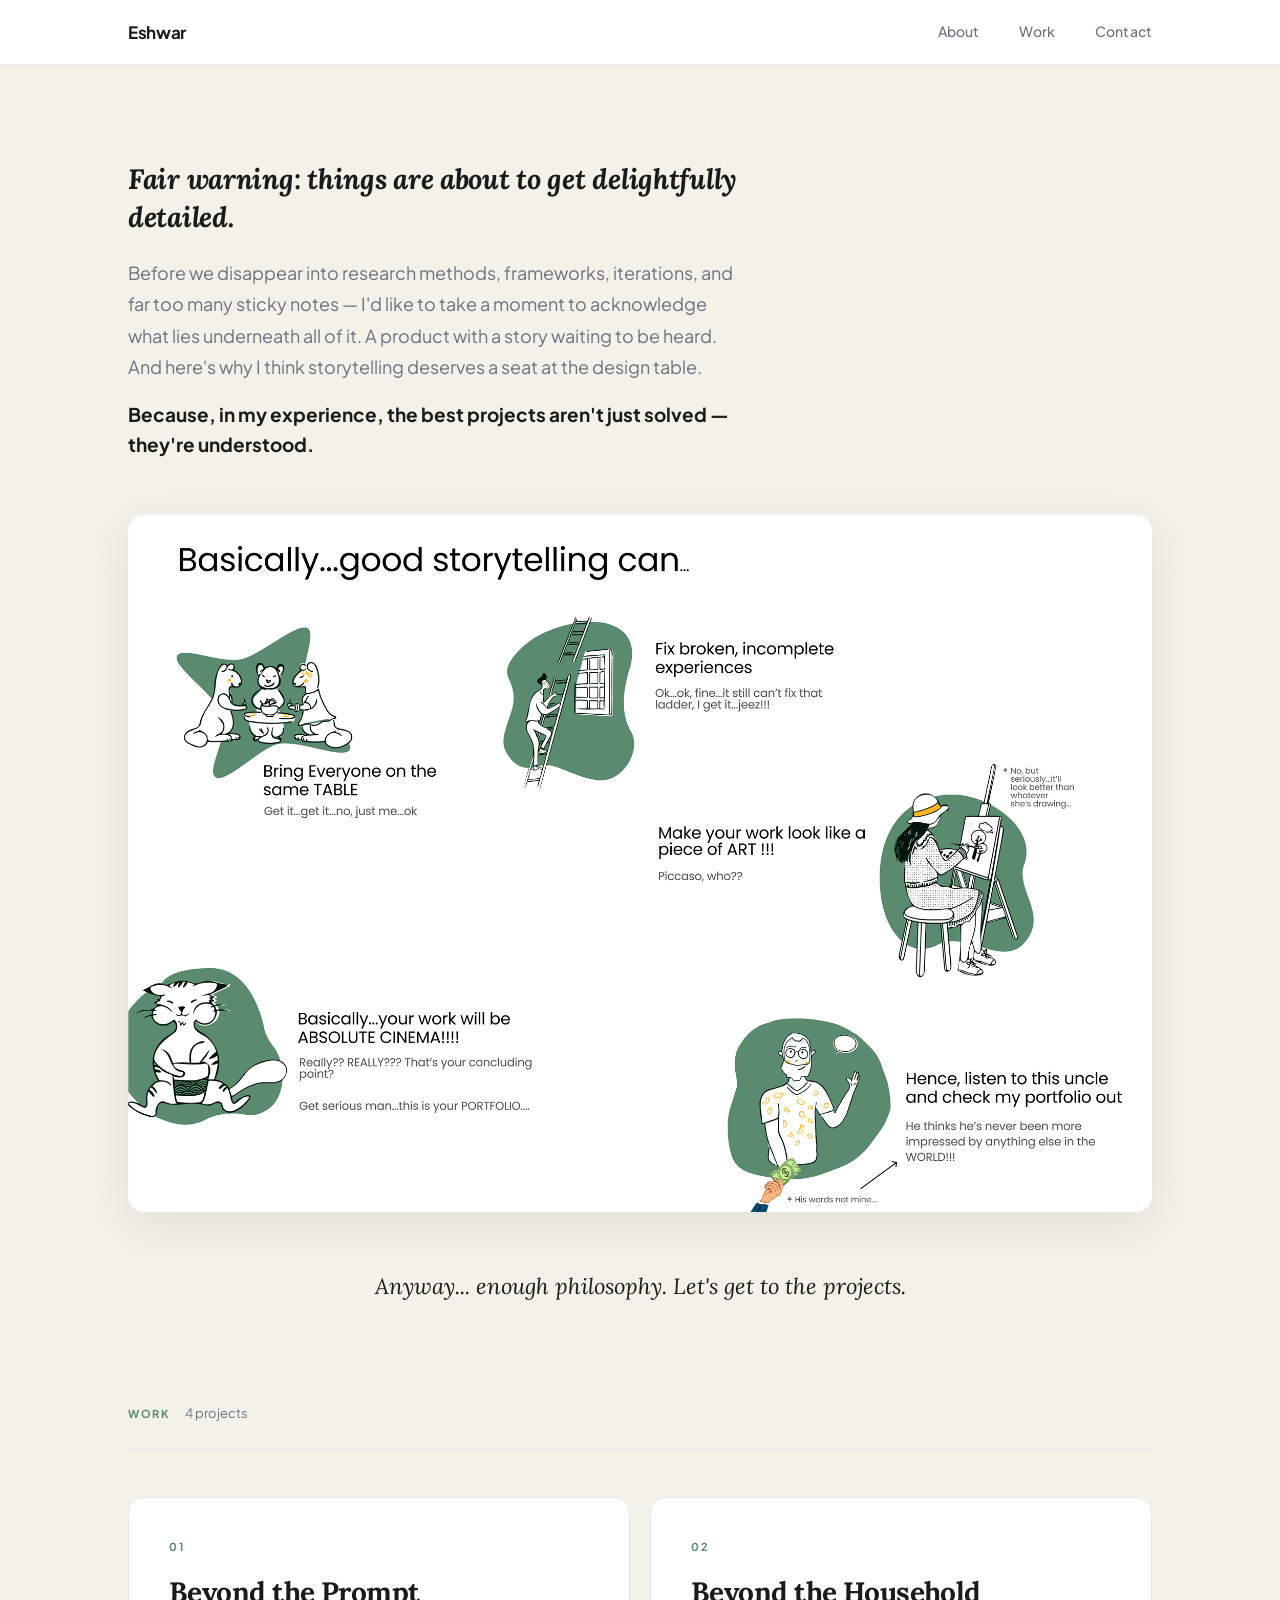
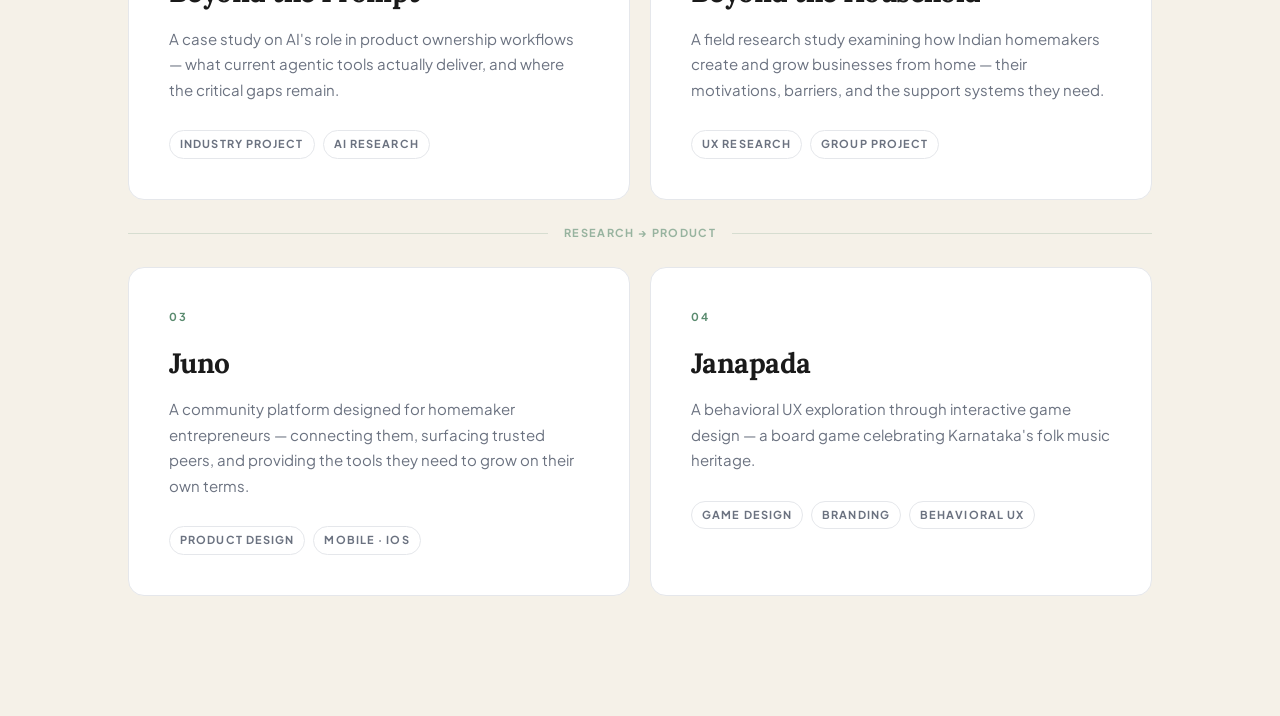
==== index.html @ 7888615c "Create Juno portfolio baseline" ====
<!DOCTYPE html>
<html lang="en">
<head>
<meta charset="UTF-8">
<meta name="viewport" content="width=device-width, initial-scale=1.0">
<title>Eshwar — Product Designer</title>
<meta name="description" content="Eshwar is a product designer working at the intersection of research, information architecture, and interaction design.">
<meta property="og:title" content="Eshwar — Product Designer">
<meta property="og:description" content="Portfolio of Eshwar — product design across research, information architecture, and interaction design.">
<meta property="og:type" content="website">
<meta name="twitter:card" content="summary_large_image">
<link rel="icon" href="data:image/svg+xml,<svg xmlns='http://www.w3.org/2000/svg' viewBox='0 0 32 32'><rect width='32' height='32' rx='8' fill='%235A8B6F'/><text x='16' y='22' text-anchor='middle' font-size='18' font-family='sans-serif' fill='white' font-weight='700'>E</text></svg>">
<link rel="preconnect" href="https://fonts.googleapis.com">
<link rel="preconnect" href="https://fonts.gstatic.com" crossorigin>
<link href="https://fonts.googleapis.com/css2?family=Lora:ital,wght@0,400;0,700;1,400&family=Plus+Jakarta+Sans:ital,wght@0,300;0,400;0,500;0,600;0,700;0,800;1,400;1,500&display=swap" rel="stylesheet">
<style>

/* ─── RESET ─────────────────────────────────────────── */
*, *::before, *::after { box-sizing: border-box; margin: 0; padding: 0; }
html { scroll-behavior: smooth; }

/* ─── TOKENS ────────────────────────────────────────── */
:root {
  --cream:       #F5F1E8;
  --white:       #FFFFFF;
  --green:       #5A8B6F;
  --green-light: #EBF1EE;
  --green-mid:   #9CB9A9;
  --green-dark:  #1B2E22;
  --dark:        #1A1A1A;
  --mid:         #6B7280;
  --border:      #E5E7EB;
}

/* ─── BASE ──────────────────────────────────────────── */
body {
  font-family: 'Plus Jakarta Sans', -apple-system, BlinkMacSystemFont, 'Segoe UI', sans-serif;
  background: var(--cream);
  color: var(--dark);
  font-size: 17px;
  line-height: 1.7;
  -webkit-font-smoothing: antialiased;
}

/* ─── LAYOUT ────────────────────────────────────────── */
.container {
  max-width: 1120px;
  margin: 0 auto;
  padding: 0 48px;
}

/* ─── GLOBAL NAVIGATION ─────────────────────────────── */
.gnav {
  position: sticky;
  top: 0;
  z-index: 200;
  background: var(--white);
  border-bottom: 1px solid var(--border);
}
.gnav-inner {
  display: flex;
  align-items: center;
  justify-content: space-between;
  height: 64px;
}
.gnav-logo {
  font-size: 17px;
  font-weight: 700;
  color: var(--dark);
  text-decoration: none;
  letter-spacing: -0.02em;
}
.gnav-links {
  display: flex;
  align-items: center;
  gap: 40px;
}
.gnav-link {
  font-size: 14px;
  font-weight: 500;
  color: var(--mid);
  text-decoration: none;
  letter-spacing: 0.01em;
  transition: color 0.15s;
}
.gnav-link:hover { color: var(--dark); }
.gnav-hamburger {
  display: none;
  background: none;
  border: none;
  cursor: pointer;
  flex-direction: column;
  gap: 5px;
  padding: 0;
  min-width: 44px;
  min-height: 44px;
  align-items: center;
  justify-content: center;
}
.gnav-hamburger span {
  display: block;
  width: 22px;
  height: 2px;
  background: var(--dark);
  border-radius: 2px;
}

/* ─── STORY TRANSITION (now the page hero) ───────────── */
.story-transition {
  padding: 96px 0 48px;
  background: var(--cream);
}
.story-text { max-width: 620px; }
.story-lede {
  font-family: 'Lora', serif;
  font-style: italic;
  font-size: clamp(22px, 2.4vw, 28px);
  font-weight: 700;
  color: var(--dark);
  letter-spacing: -0.01em;
  line-height: 1.35;
  margin-bottom: 20px;
}
.story-body {
  font-size: clamp(16px, 1.6vw, 18px);
  line-height: 1.75;
  color: var(--mid);
  margin-bottom: 16px;
}
.story-emphasis {
  font-size: clamp(17px, 1.7vw, 19px);
  font-weight: 700;
  line-height: 1.6;
  color: var(--dark);
}
.story-illustration { margin: 56px 0; }
.story-illustration img {
  width: 100%;
  height: auto;
  display: block;
  border-radius: 16px;
  box-shadow: 0 12px 48px rgba(0,0,0,0.08);
}
.story-close {
  font-family: 'Lora', serif;
  font-style: italic;
  font-size: clamp(19px, 2vw, 22px);
  color: var(--dark);
  text-align: center;
}

/* ─── PROJECTS SECTION ───────────────────────────────── */
.projects-section {
  padding: 48px 0 120px;
  background: var(--cream);
}
.projects-header {
  display: flex;
  align-items: baseline;
  gap: 16px;
  margin-bottom: 48px;
  padding-bottom: 24px;
  border-bottom: 1px solid var(--border);
}
.projects-label {
  font-size: 11px;
  font-weight: 700;
  letter-spacing: 0.14em;
  text-transform: uppercase;
  color: var(--green);
}
.projects-count { font-size: 13px; color: var(--mid); }

/* ─── PROJECT GRID ───────────────────────────────────── */
.projects-grid {
  display: grid;
  grid-template-columns: 1fr 1fr;
  gap: 20px;
}

/* ─── PROJECT CARD ───────────────────────────────────── */
.project-card {
  display: block;
  background: var(--white);
  border: 1px solid var(--border);
  border-radius: 16px;
  padding: 40px;
  text-decoration: none;
  color: inherit;
  transition: box-shadow 0.2s, transform 0.2s, border-color 0.2s;
}
a.project-card:hover {
  box-shadow: 0 8px 40px rgba(0,0,0,0.09);
  transform: translateY(-3px);
  border-color: var(--green-mid);
}
.project-card.coming-soon {
  opacity: 0.5;
  cursor: default;
}
.card-num {
  font-size: 11px;
  font-weight: 700;
  letter-spacing: 0.14em;
  text-transform: uppercase;
  color: var(--green);
  margin-bottom: 20px;
}
.card-name {
  font-family: 'Lora', serif;
  font-size: clamp(22px, 2.4vw, 28px);
  font-weight: 700;
  color: var(--dark);
  letter-spacing: -0.02em;
  line-height: 1.2;
  margin-bottom: 16px;
}
.card-desc {
  font-size: 15px;
  line-height: 1.7;
  color: var(--mid);
  margin-bottom: 28px;
}
.card-meta {
  display: flex;
  align-items: center;
  gap: 8px;
  flex-wrap: wrap;
}
.card-tag {
  font-size: 11px;
  font-weight: 700;
  letter-spacing: 0.1em;
  text-transform: uppercase;
  color: var(--mid);
  padding: 4px 10px;
  border: 1px solid var(--border);
  border-radius: 100px;
}
.card-tag.tag-soon { border-style: dashed; }
.card-arrow {
  margin-left: auto;
  font-size: 16px;
  color: var(--green);
  opacity: 0;
  transition: opacity 0.15s, transform 0.15s;
}
a.project-card:hover .card-arrow { opacity: 1; transform: translateX(4px); }

/* ─── RESEARCH → PRODUCT CONNECTOR ──────────────────── */
.rp-connector {
  grid-column: 1 / -1;
  display: flex;
  align-items: center;
  gap: 16px;
  padding: 4px 0;
}
.rp-connector-line {
  flex: 1;
  height: 1px;
  background: var(--green);
  opacity: 0.2;
}
.rp-connector-label {
  font-size: 11px;
  font-weight: 700;
  letter-spacing: 0.12em;
  text-transform: uppercase;
  color: var(--green);
  white-space: nowrap;
  opacity: 0.6;
}

/* ─── RESPONSIVE ─────────────────────────────────────── */
@media (max-width: 768px) {
  .container { padding: 0 24px; }
  .projects-grid { grid-template-columns: 1fr; }
  .rp-connector { display: none; }
  .story-transition { padding: 72px 0 32px; }
  .story-illustration { margin: 40px 0; }
  .projects-section { padding-top: 40px; }
}
@media (max-width: 640px) {
  .gnav-links {
    display: none;
    position: fixed;
    top: 64px; left: 0; right: 0;
    background: var(--white);
    flex-direction: column;
    gap: 0;
    border-bottom: 1px solid var(--border);
    box-shadow: 0 8px 24px rgba(0,0,0,0.07);
    z-index: 199;
    padding: 8px 0;
  }
  .gnav-links.is-open { display: flex; }
  .gnav-link { padding: 14px 24px; }
  .gnav-hamburger { display: flex; }
  .project-card { padding: 28px; }
}

</style>
</head>
<body>


<!-- ─────────────────────────────────────────────────── -->
<!-- GLOBAL NAVIGATION                                   -->
<!-- ─────────────────────────────────────────────────── -->
<header class="gnav" id="gnav">
  <div class="container">
    <div class="gnav-inner">
      <a href="index.html" class="gnav-logo">Eshwar</a>
      <nav class="gnav-links" id="gnav-links" aria-label="Main navigation">
        <a href="about-v2.html" class="gnav-link">About</a>
        <a href="index-cards-v3.html#work" class="gnav-link">Work</a>
        <a href="contact-v3.html" class="gnav-link">Contact</a>
      </nav>
      <button class="gnav-hamburger" id="gnav-toggle"
        aria-label="Toggle navigation menu"
        aria-expanded="false"
        aria-controls="gnav-links">
        <span></span><span></span><span></span>
      </button>
    </div>
  </div>
</header>


<!-- ─────────────────────────────────────────────────── -->
<!-- STORY TRANSITION (page hero)                        -->
<!-- ─────────────────────────────────────────────────── -->
<section class="story-transition">
  <div class="container">

    <div class="story-text">
      <h1 class="story-lede">Fair warning: things are about to get delightfully detailed.</h1>
      <p class="story-body">
        Before we disappear into research methods, frameworks, iterations, and
        far too many sticky notes — I'd like to take a moment to acknowledge
        what lies underneath all of it. A product with a story waiting to be
        heard. And here's why I think storytelling deserves a seat at the
        design table.
      </p>
      <p class="story-emphasis">
        Because, in my experience, the best projects aren't just solved —
        they're understood.
      </p>
    </div>

    <div class="story-illustration">
      <img src="Illustrations/Frame 260 (web).png"
        alt="Illustrated panel titled 'Basically, good storytelling can...' showing five humorous vignettes: bringing everyone to the same table, fixing broken and incomplete experiences, making your work look like a piece of art, making your work feel like absolute cinema, and — hence — checking the portfolio out."
        loading="lazy">
    </div>

    <p class="story-close">Anyway... enough philosophy. Let's get to the projects.</p>

  </div>
</section>


<!-- ─────────────────────────────────────────────────── -->
<!-- PROJECTS                                            -->
<!-- ─────────────────────────────────────────────────── -->
<section class="projects-section" id="work">
  <div class="container">

    <div class="projects-header">
      <span class="projects-label">Work</span>
      <span class="projects-count">4 projects</span>
    </div>

    <div class="projects-grid">

      <!-- 01 — Beyond the Prompt -->
      <a href="beyond-the-prompt.html" class="project-card">
        <div class="card-num">01</div>
        <h2 class="card-name">Beyond the Prompt</h2>
        <p class="card-desc">
          A case study on AI's role in product ownership workflows — what current
          agentic tools actually deliver, and where the critical gaps remain.
        </p>
        <div class="card-meta">
          <span class="card-tag">Industry Project</span>
          <span class="card-tag">AI Research</span>
          <span class="card-arrow">→</span>
        </div>
      </a>

      <!-- 02 — Beyond the Household -->
      <a href="research-project-v4.html" class="project-card">
        <div class="card-num">02</div>
        <h2 class="card-name">Beyond the Household</h2>
        <p class="card-desc">
          A field research study examining how Indian homemakers create and grow
          businesses from home — their motivations, barriers, and the support
          systems they need.
        </p>
        <div class="card-meta">
          <span class="card-tag">UX Research</span>
          <span class="card-tag">Group Project</span>
          <span class="card-arrow">→</span>
        </div>
      </a>

      <!-- Research → Product connector (spans full grid width) -->
      <div class="rp-connector" aria-hidden="true">
        <div class="rp-connector-line"></div>
        <span class="rp-connector-label">Research → Product</span>
        <div class="rp-connector-line"></div>
      </div>

      <!-- 03 — Juno -->
      <a href="case-study-v5.html" class="project-card">
        <div class="card-num">03</div>
        <h2 class="card-name">Juno</h2>
        <p class="card-desc">
          A community platform designed for homemaker entrepreneurs — connecting
          them, surfacing trusted peers, and providing the tools they need to
          grow on their own terms.
        </p>
        <div class="card-meta">
          <span class="card-tag">Product Design</span>
          <span class="card-tag">Mobile · iOS</span>
          <span class="card-arrow">→</span>
        </div>
      </a>

      <!-- 04 — Janapada -->
      <a href="janapada.html" class="project-card">
        <div class="card-num">04</div>
        <h2 class="card-name">Janapada</h2>
        <p class="card-desc">
          A behavioral UX exploration through interactive game design —
          a board game celebrating Karnataka's folk music heritage.
        </p>
        <div class="card-meta">
          <span class="card-tag">Game Design</span>
          <span class="card-tag">Branding</span>
          <span class="card-tag">Behavioral UX</span>
          <span class="card-arrow">→</span>
        </div>
      </a>

    </div>
  </div>
</section>


<script>
(function () {
  var toggle = document.getElementById('gnav-toggle');
  var menu   = document.getElementById('gnav-links');
  if (toggle && menu) {
    toggle.addEventListener('click', function () {
      var open = menu.classList.toggle('is-open');
      toggle.setAttribute('aria-expanded', String(open));
    });
    document.addEventListener('click', function (e) {
      if (!e.target.closest('#gnav') && menu.classList.contains('is-open')) {
        menu.classList.remove('is-open');
        toggle.setAttribute('aria-expanded', 'false');
      }
    });
  }
})();
</script>

</body>
</html>
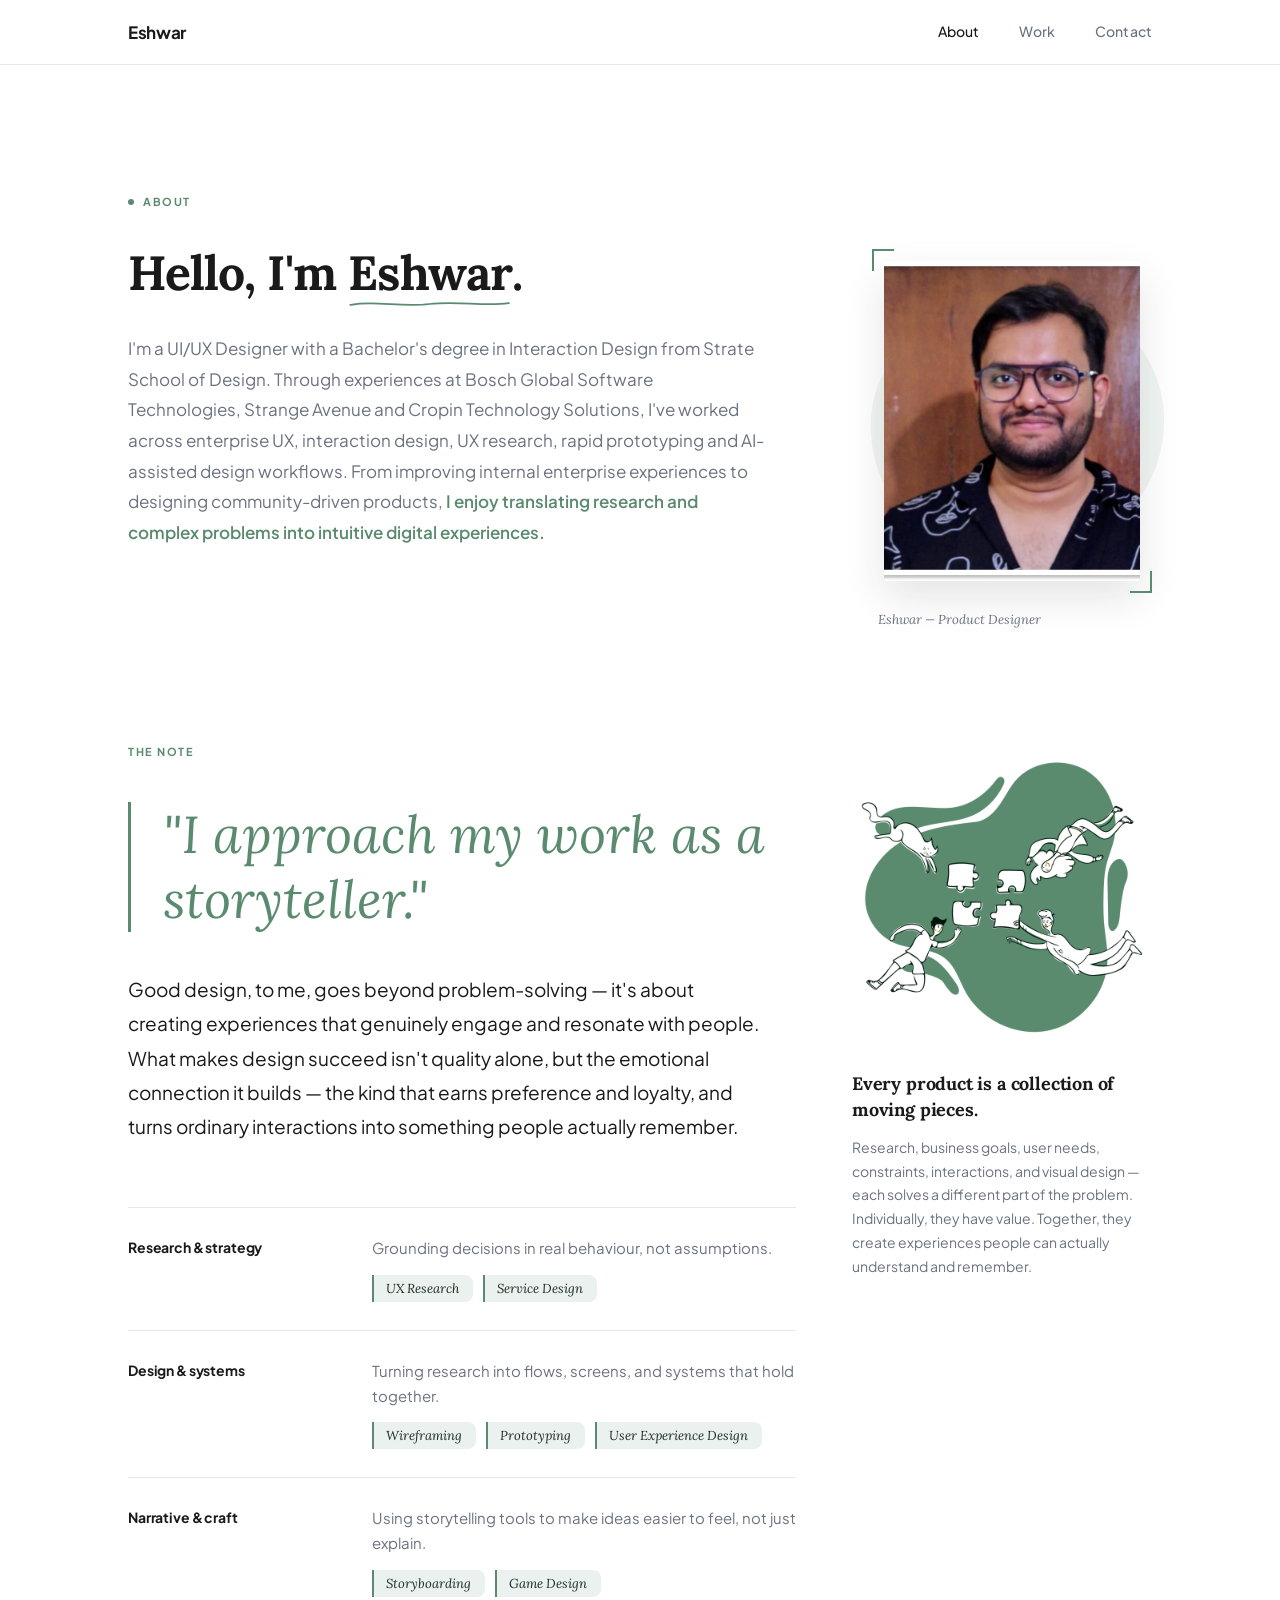
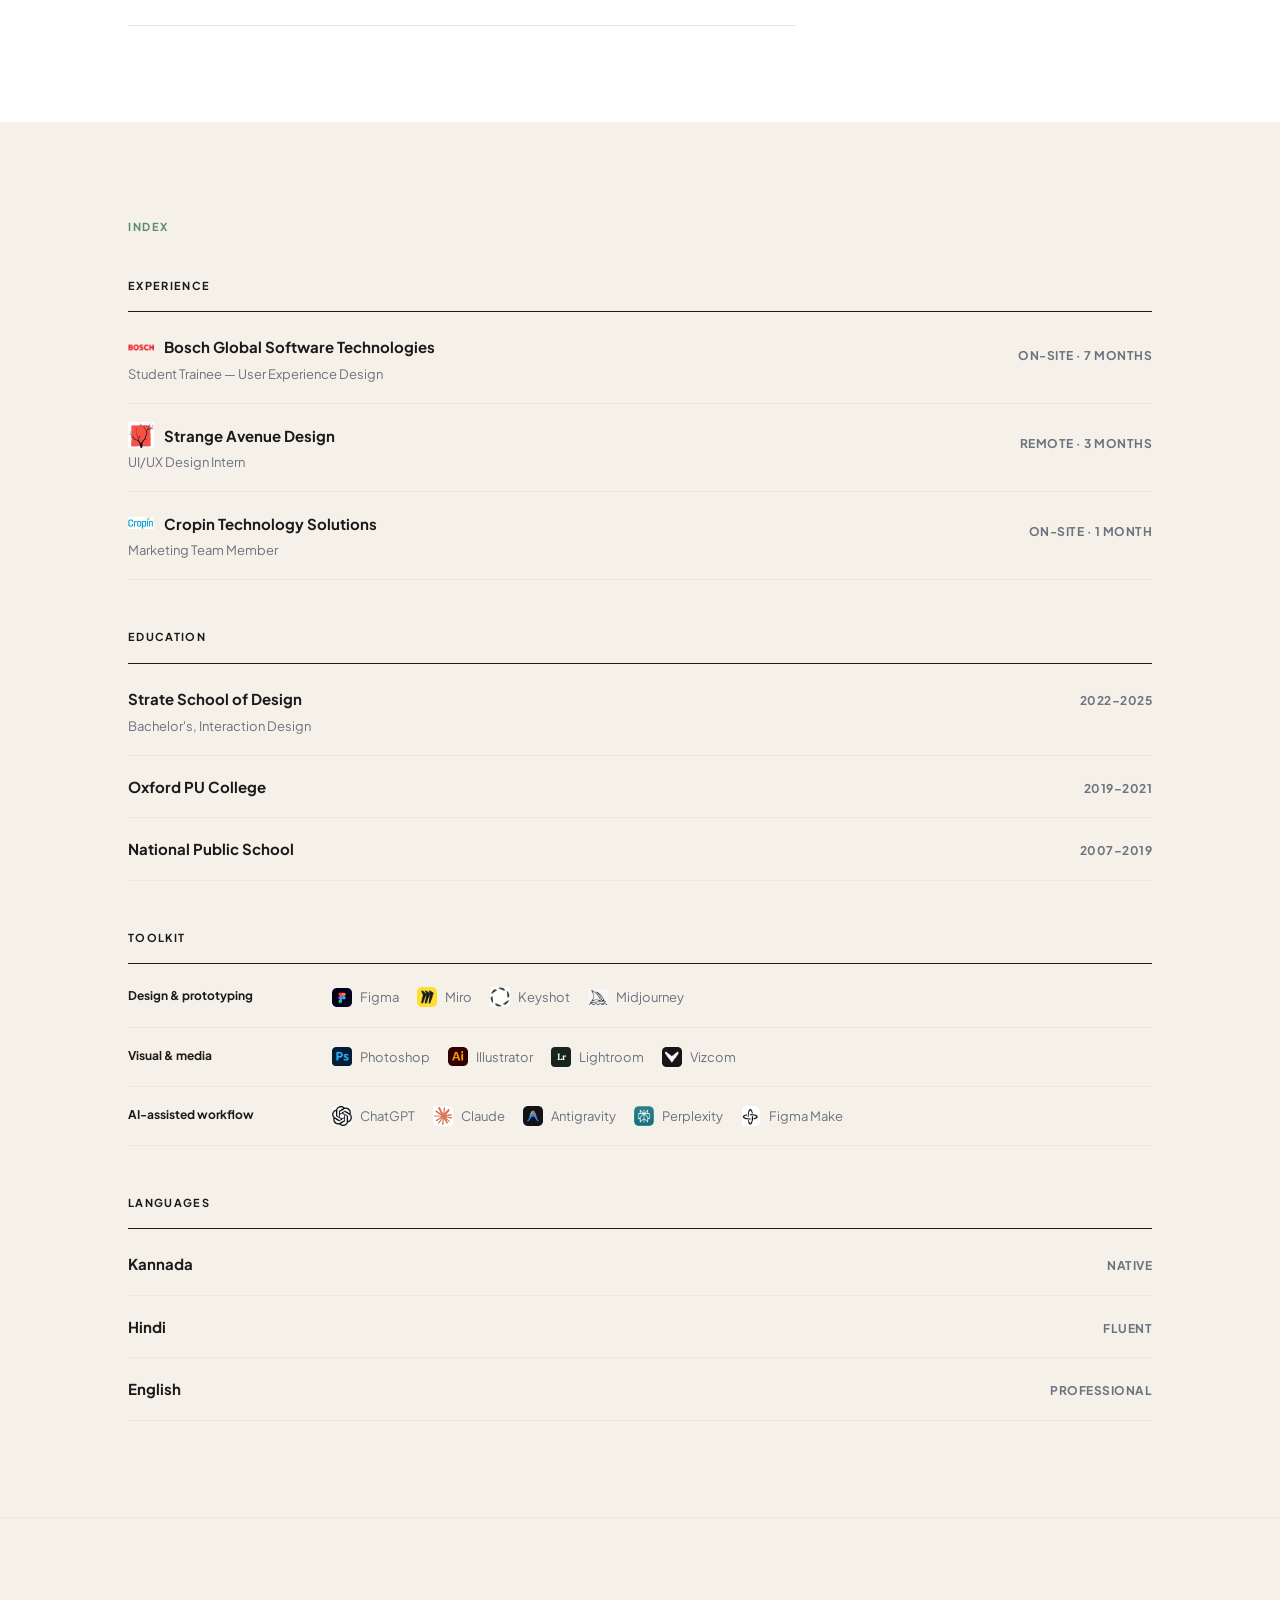
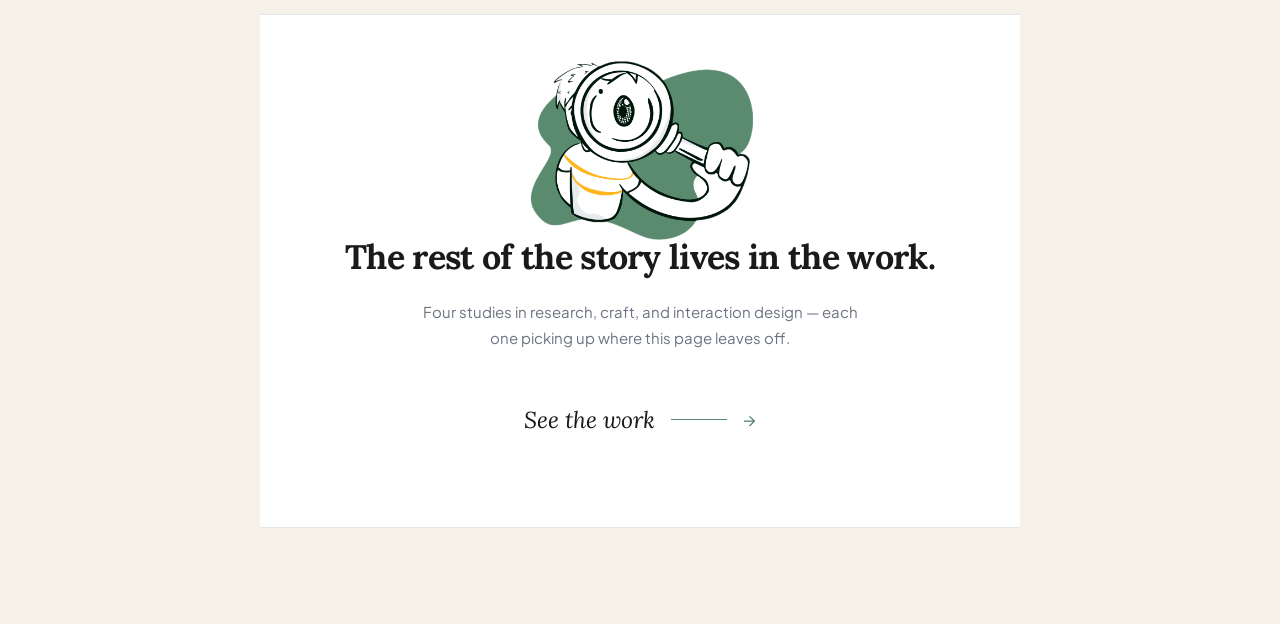
==== commit 8edccd06: "Deploy final fixes: root redirects to About, fix Research project image casing - index.html now redi" ====
--- a/index.html
+++ b/index.html
@@ -4,468 +4,11 @@
 <meta charset="UTF-8">
 <meta name="viewport" content="width=device-width, initial-scale=1.0">
 <title>Eshwar — Product Designer</title>
-<meta name="description" content="Eshwar is a product designer working at the intersection of research, information architecture, and interaction design.">
-<meta property="og:title" content="Eshwar — Product Designer">
-<meta property="og:description" content="Portfolio of Eshwar — product design across research, information architecture, and interaction design.">
-<meta property="og:type" content="website">
-<meta name="twitter:card" content="summary_large_image">
-<link rel="icon" href="data:image/svg+xml,<svg xmlns='http://www.w3.org/2000/svg' viewBox='0 0 32 32'><rect width='32' height='32' rx='8' fill='%235A8B6F'/><text x='16' y='22' text-anchor='middle' font-size='18' font-family='sans-serif' fill='white' font-weight='700'>E</text></svg>">
-<link rel="preconnect" href="https://fonts.googleapis.com">
-<link rel="preconnect" href="https://fonts.gstatic.com" crossorigin>
-<link href="https://fonts.googleapis.com/css2?family=Lora:ital,wght@0,400;0,700;1,400&family=Plus+Jakarta+Sans:ital,wght@0,300;0,400;0,500;0,600;0,700;0,800;1,400;1,500&display=swap" rel="stylesheet">
-<style>
-
-/* ─── RESET ─────────────────────────────────────────── */
-*, *::before, *::after { box-sizing: border-box; margin: 0; padding: 0; }
-html { scroll-behavior: smooth; }
-
-/* ─── TOKENS ────────────────────────────────────────── */
-:root {
-  --cream:       #F5F1E8;
-  --white:       #FFFFFF;
-  --green:       #5A8B6F;
-  --green-light: #EBF1EE;
-  --green-mid:   #9CB9A9;
-  --green-dark:  #1B2E22;
-  --dark:        #1A1A1A;
-  --mid:         #6B7280;
-  --border:      #E5E7EB;
-}
-
-/* ─── BASE ──────────────────────────────────────────── */
-body {
-  font-family: 'Plus Jakarta Sans', -apple-system, BlinkMacSystemFont, 'Segoe UI', sans-serif;
-  background: var(--cream);
-  color: var(--dark);
-  font-size: 17px;
-  line-height: 1.7;
-  -webkit-font-smoothing: antialiased;
-}
-
-/* ─── LAYOUT ────────────────────────────────────────── */
-.container {
-  max-width: 1120px;
-  margin: 0 auto;
-  padding: 0 48px;
-}
-
-/* ─── GLOBAL NAVIGATION ─────────────────────────────── */
-.gnav {
-  position: sticky;
-  top: 0;
-  z-index: 200;
-  background: var(--white);
-  border-bottom: 1px solid var(--border);
-}
-.gnav-inner {
-  display: flex;
-  align-items: center;
-  justify-content: space-between;
-  height: 64px;
-}
-.gnav-logo {
-  font-size: 17px;
-  font-weight: 700;
-  color: var(--dark);
-  text-decoration: none;
-  letter-spacing: -0.02em;
-}
-.gnav-links {
-  display: flex;
-  align-items: center;
-  gap: 40px;
-}
-.gnav-link {
-  font-size: 14px;
-  font-weight: 500;
-  color: var(--mid);
-  text-decoration: none;
-  letter-spacing: 0.01em;
-  transition: color 0.15s;
-}
-.gnav-link:hover { color: var(--dark); }
-.gnav-hamburger {
-  display: none;
-  background: none;
-  border: none;
-  cursor: pointer;
-  flex-direction: column;
-  gap: 5px;
-  padding: 0;
-  min-width: 44px;
-  min-height: 44px;
-  align-items: center;
-  justify-content: center;
-}
-.gnav-hamburger span {
-  display: block;
-  width: 22px;
-  height: 2px;
-  background: var(--dark);
-  border-radius: 2px;
-}
-
-/* ─── STORY TRANSITION (now the page hero) ───────────── */
-.story-transition {
-  padding: 96px 0 48px;
-  background: var(--cream);
-}
-.story-text { max-width: 620px; }
-.story-lede {
-  font-family: 'Lora', serif;
-  font-style: italic;
-  font-size: clamp(22px, 2.4vw, 28px);
-  font-weight: 700;
-  color: var(--dark);
-  letter-spacing: -0.01em;
-  line-height: 1.35;
-  margin-bottom: 20px;
-}
-.story-body {
-  font-size: clamp(16px, 1.6vw, 18px);
-  line-height: 1.75;
-  color: var(--mid);
-  margin-bottom: 16px;
-}
-.story-emphasis {
-  font-size: clamp(17px, 1.7vw, 19px);
-  font-weight: 700;
-  line-height: 1.6;
-  color: var(--dark);
-}
-.story-illustration { margin: 56px 0; }
-.story-illustration img {
-  width: 100%;
-  height: auto;
-  display: block;
-  border-radius: 16px;
-  box-shadow: 0 12px 48px rgba(0,0,0,0.08);
-}
-.story-close {
-  font-family: 'Lora', serif;
-  font-style: italic;
-  font-size: clamp(19px, 2vw, 22px);
-  color: var(--dark);
-  text-align: center;
-}
-
-/* ─── PROJECTS SECTION ───────────────────────────────── */
-.projects-section {
-  padding: 48px 0 120px;
-  background: var(--cream);
-}
-.projects-header {
-  display: flex;
-  align-items: baseline;
-  gap: 16px;
-  margin-bottom: 48px;
-  padding-bottom: 24px;
-  border-bottom: 1px solid var(--border);
-}
-.projects-label {
-  font-size: 11px;
-  font-weight: 700;
-  letter-spacing: 0.14em;
-  text-transform: uppercase;
-  color: var(--green);
-}
-.projects-count { font-size: 13px; color: var(--mid); }
-
-/* ─── PROJECT GRID ───────────────────────────────────── */
-.projects-grid {
-  display: grid;
-  grid-template-columns: 1fr 1fr;
-  gap: 20px;
-}
-
-/* ─── PROJECT CARD ───────────────────────────────────── */
-.project-card {
-  display: block;
-  background: var(--white);
-  border: 1px solid var(--border);
-  border-radius: 16px;
-  padding: 40px;
-  text-decoration: none;
-  color: inherit;
-  transition: box-shadow 0.2s, transform 0.2s, border-color 0.2s;
-}
-a.project-card:hover {
-  box-shadow: 0 8px 40px rgba(0,0,0,0.09);
-  transform: translateY(-3px);
-  border-color: var(--green-mid);
-}
-.project-card.coming-soon {
-  opacity: 0.5;
-  cursor: default;
-}
-.card-num {
-  font-size: 11px;
-  font-weight: 700;
-  letter-spacing: 0.14em;
-  text-transform: uppercase;
-  color: var(--green);
-  margin-bottom: 20px;
-}
-.card-name {
-  font-family: 'Lora', serif;
-  font-size: clamp(22px, 2.4vw, 28px);
-  font-weight: 700;
-  color: var(--dark);
-  letter-spacing: -0.02em;
-  line-height: 1.2;
-  margin-bottom: 16px;
-}
-.card-desc {
-  font-size: 15px;
-  line-height: 1.7;
-  color: var(--mid);
-  margin-bottom: 28px;
-}
-.card-meta {
-  display: flex;
-  align-items: center;
-  gap: 8px;
-  flex-wrap: wrap;
-}
-.card-tag {
-  font-size: 11px;
-  font-weight: 700;
-  letter-spacing: 0.1em;
-  text-transform: uppercase;
-  color: var(--mid);
-  padding: 4px 10px;
-  border: 1px solid var(--border);
-  border-radius: 100px;
-}
-.card-tag.tag-soon { border-style: dashed; }
-.card-arrow {
-  margin-left: auto;
-  font-size: 16px;
-  color: var(--green);
-  opacity: 0;
-  transition: opacity 0.15s, transform 0.15s;
-}
-a.project-card:hover .card-arrow { opacity: 1; transform: translateX(4px); }
-
-/* ─── RESEARCH → PRODUCT CONNECTOR ──────────────────── */
-.rp-connector {
-  grid-column: 1 / -1;
-  display: flex;
-  align-items: center;
-  gap: 16px;
-  padding: 4px 0;
-}
-.rp-connector-line {
-  flex: 1;
-  height: 1px;
-  background: var(--green);
-  opacity: 0.2;
-}
-.rp-connector-label {
-  font-size: 11px;
-  font-weight: 700;
-  letter-spacing: 0.12em;
-  text-transform: uppercase;
-  color: var(--green);
-  white-space: nowrap;
-  opacity: 0.6;
-}
-
-/* ─── RESPONSIVE ─────────────────────────────────────── */
-@media (max-width: 768px) {
-  .container { padding: 0 24px; }
-  .projects-grid { grid-template-columns: 1fr; }
-  .rp-connector { display: none; }
-  .story-transition { padding: 72px 0 32px; }
-  .story-illustration { margin: 40px 0; }
-  .projects-section { padding-top: 40px; }
-}
-@media (max-width: 640px) {
-  .gnav-links {
-    display: none;
-    position: fixed;
-    top: 64px; left: 0; right: 0;
-    background: var(--white);
-    flex-direction: column;
-    gap: 0;
-    border-bottom: 1px solid var(--border);
-    box-shadow: 0 8px 24px rgba(0,0,0,0.07);
-    z-index: 199;
-    padding: 8px 0;
-  }
-  .gnav-links.is-open { display: flex; }
-  .gnav-link { padding: 14px 24px; }
-  .gnav-hamburger { display: flex; }
-  .project-card { padding: 28px; }
-}
-
-</style>
+<meta http-equiv="refresh" content="0;url=about-v2.html">
+<link rel="canonical" href="about-v2.html">
 </head>
 <body>
-
-
-<!-- ─────────────────────────────────────────────────── -->
-<!-- GLOBAL NAVIGATION                                   -->
-<!-- ─────────────────────────────────────────────────── -->
-<header class="gnav" id="gnav">
-  <div class="container">
-    <div class="gnav-inner">
-      <a href="index.html" class="gnav-logo">Eshwar</a>
-      <nav class="gnav-links" id="gnav-links" aria-label="Main navigation">
-        <a href="about-v2.html" class="gnav-link">About</a>
-        <a href="index-cards-v3.html#work" class="gnav-link">Work</a>
-        <a href="contact-v3.html" class="gnav-link">Contact</a>
-      </nav>
-      <button class="gnav-hamburger" id="gnav-toggle"
-        aria-label="Toggle navigation menu"
-        aria-expanded="false"
-        aria-controls="gnav-links">
-        <span></span><span></span><span></span>
-      </button>
-    </div>
-  </div>
-</header>
-
-
-<!-- ─────────────────────────────────────────────────── -->
-<!-- STORY TRANSITION (page hero)                        -->
-<!-- ─────────────────────────────────────────────────── -->
-<section class="story-transition">
-  <div class="container">
-
-    <div class="story-text">
-      <h1 class="story-lede">Fair warning: things are about to get delightfully detailed.</h1>
-      <p class="story-body">
-        Before we disappear into research methods, frameworks, iterations, and
-        far too many sticky notes — I'd like to take a moment to acknowledge
-        what lies underneath all of it. A product with a story waiting to be
-        heard. And here's why I think storytelling deserves a seat at the
-        design table.
-      </p>
-      <p class="story-emphasis">
-        Because, in my experience, the best projects aren't just solved —
-        they're understood.
-      </p>
-    </div>
-
-    <div class="story-illustration">
-      <img src="Illustrations/Frame 260 (web).png"
-        alt="Illustrated panel titled 'Basically, good storytelling can...' showing five humorous vignettes: bringing everyone to the same table, fixing broken and incomplete experiences, making your work look like a piece of art, making your work feel like absolute cinema, and — hence — checking the portfolio out."
-        loading="lazy">
-    </div>
-
-    <p class="story-close">Anyway... enough philosophy. Let's get to the projects.</p>
-
-  </div>
-</section>
-
-
-<!-- ─────────────────────────────────────────────────── -->
-<!-- PROJECTS                                            -->
-<!-- ─────────────────────────────────────────────────── -->
-<section class="projects-section" id="work">
-  <div class="container">
-
-    <div class="projects-header">
-      <span class="projects-label">Work</span>
-      <span class="projects-count">4 projects</span>
-    </div>
-
-    <div class="projects-grid">
-
-      <!-- 01 — Beyond the Prompt -->
-      <a href="beyond-the-prompt.html" class="project-card">
-        <div class="card-num">01</div>
-        <h2 class="card-name">Beyond the Prompt</h2>
-        <p class="card-desc">
-          A case study on AI's role in product ownership workflows — what current
-          agentic tools actually deliver, and where the critical gaps remain.
-        </p>
-        <div class="card-meta">
-          <span class="card-tag">Industry Project</span>
-          <span class="card-tag">AI Research</span>
-          <span class="card-arrow">→</span>
-        </div>
-      </a>
-
-      <!-- 02 — Beyond the Household -->
-      <a href="research-project-v4.html" class="project-card">
-        <div class="card-num">02</div>
-        <h2 class="card-name">Beyond the Household</h2>
-        <p class="card-desc">
-          A field research study examining how Indian homemakers create and grow
-          businesses from home — their motivations, barriers, and the support
-          systems they need.
-        </p>
-        <div class="card-meta">
-          <span class="card-tag">UX Research</span>
-          <span class="card-tag">Group Project</span>
-          <span class="card-arrow">→</span>
-        </div>
-      </a>
-
-      <!-- Research → Product connector (spans full grid width) -->
-      <div class="rp-connector" aria-hidden="true">
-        <div class="rp-connector-line"></div>
-        <span class="rp-connector-label">Research → Product</span>
-        <div class="rp-connector-line"></div>
-      </div>
-
-      <!-- 03 — Juno -->
-      <a href="case-study-v5.html" class="project-card">
-        <div class="card-num">03</div>
-        <h2 class="card-name">Juno</h2>
-        <p class="card-desc">
-          A community platform designed for homemaker entrepreneurs — connecting
-          them, surfacing trusted peers, and providing the tools they need to
-          grow on their own terms.
-        </p>
-        <div class="card-meta">
-          <span class="card-tag">Product Design</span>
-          <span class="card-tag">Mobile · iOS</span>
-          <span class="card-arrow">→</span>
-        </div>
-      </a>
-
-      <!-- 04 — Janapada -->
-      <a href="janapada.html" class="project-card">
-        <div class="card-num">04</div>
-        <h2 class="card-name">Janapada</h2>
-        <p class="card-desc">
-          A behavioral UX exploration through interactive game design —
-          a board game celebrating Karnataka's folk music heritage.
-        </p>
-        <div class="card-meta">
-          <span class="card-tag">Game Design</span>
-          <span class="card-tag">Branding</span>
-          <span class="card-tag">Behavioral UX</span>
-          <span class="card-arrow">→</span>
-        </div>
-      </a>
-
-    </div>
-  </div>
-</section>
-
-
-<script>
-(function () {
-  var toggle = document.getElementById('gnav-toggle');
-  var menu   = document.getElementById('gnav-links');
-  if (toggle && menu) {
-    toggle.addEventListener('click', function () {
-      var open = menu.classList.toggle('is-open');
-      toggle.setAttribute('aria-expanded', String(open));
-    });
-    document.addEventListener('click', function (e) {
-      if (!e.target.closest('#gnav') && menu.classList.contains('is-open')) {
-        menu.classList.remove('is-open');
-        toggle.setAttribute('aria-expanded', 'false');
-      }
-    });
-  }
-})();
-</script>
-
+<script>window.location.replace('about-v2.html');</script>
+<p>Redirecting to <a href="about-v2.html">Eshwar — Product Designer</a>…</p>
 </body>
 </html>
